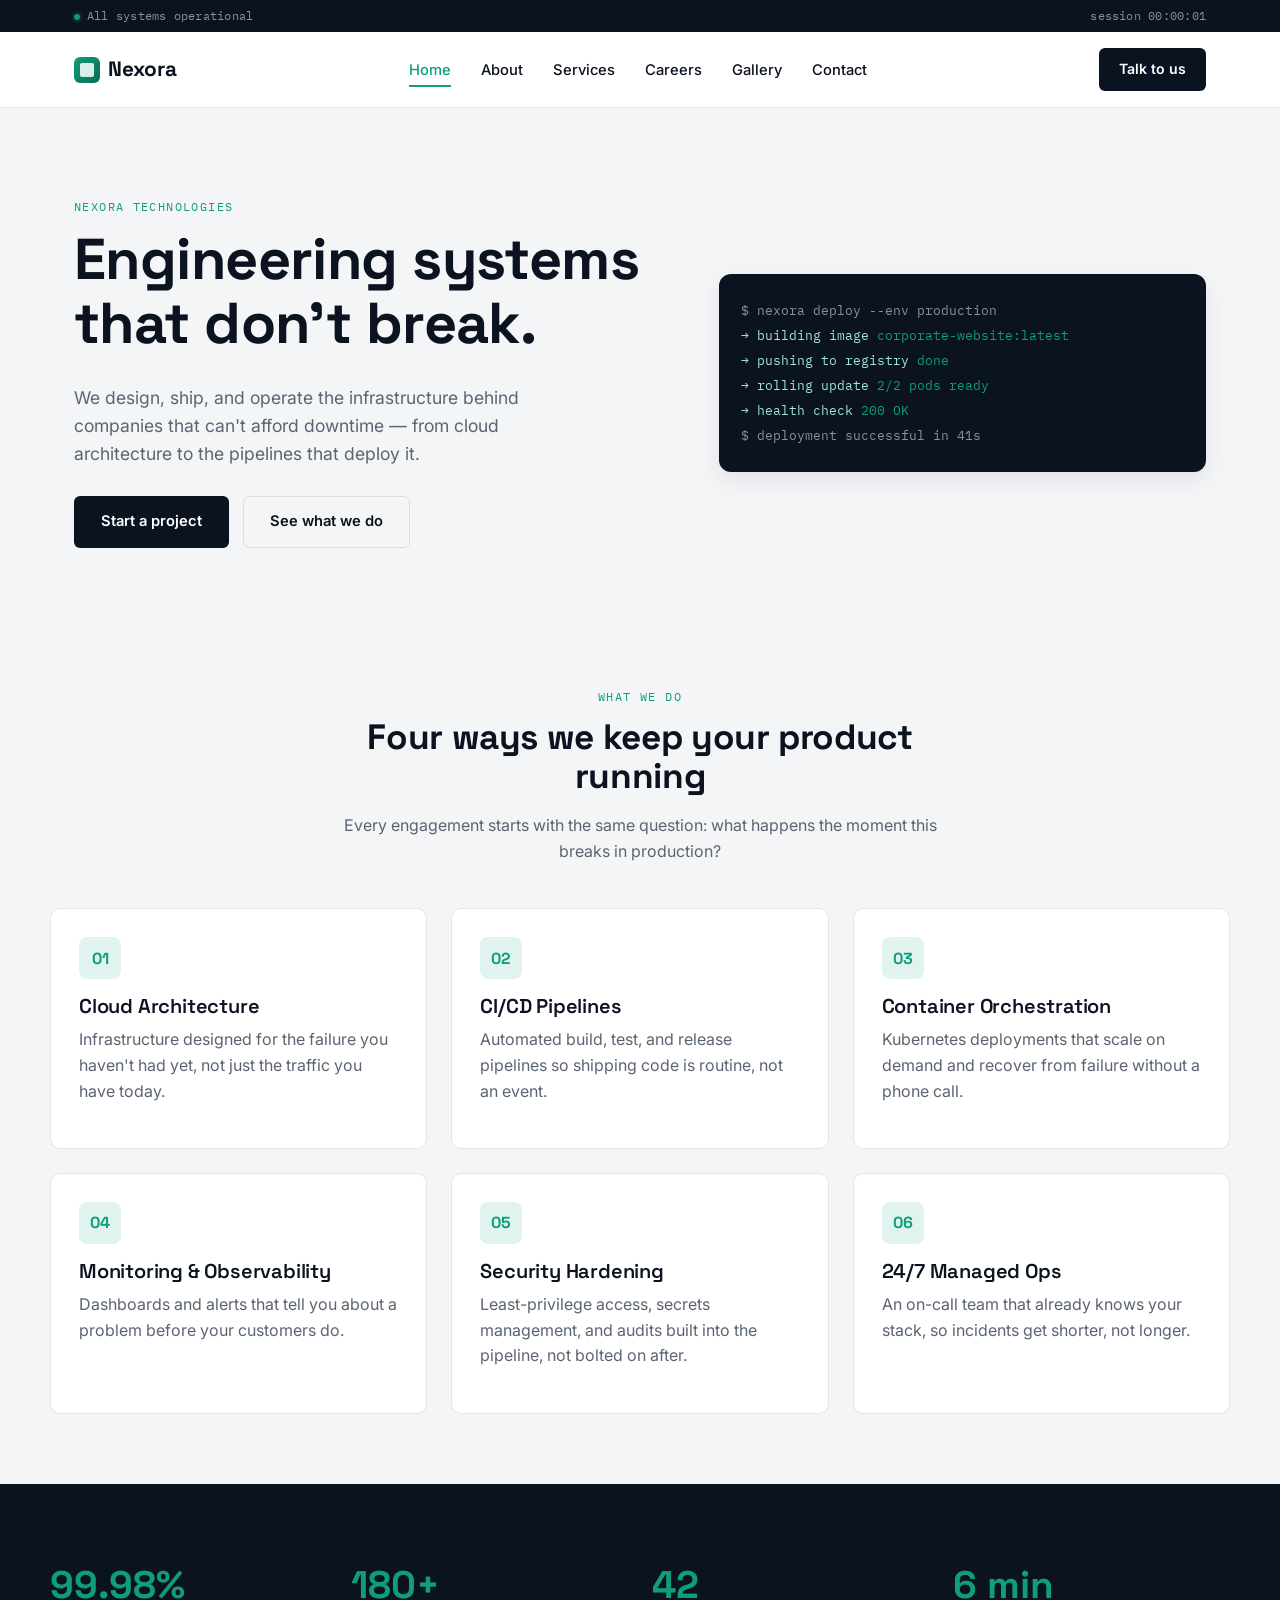
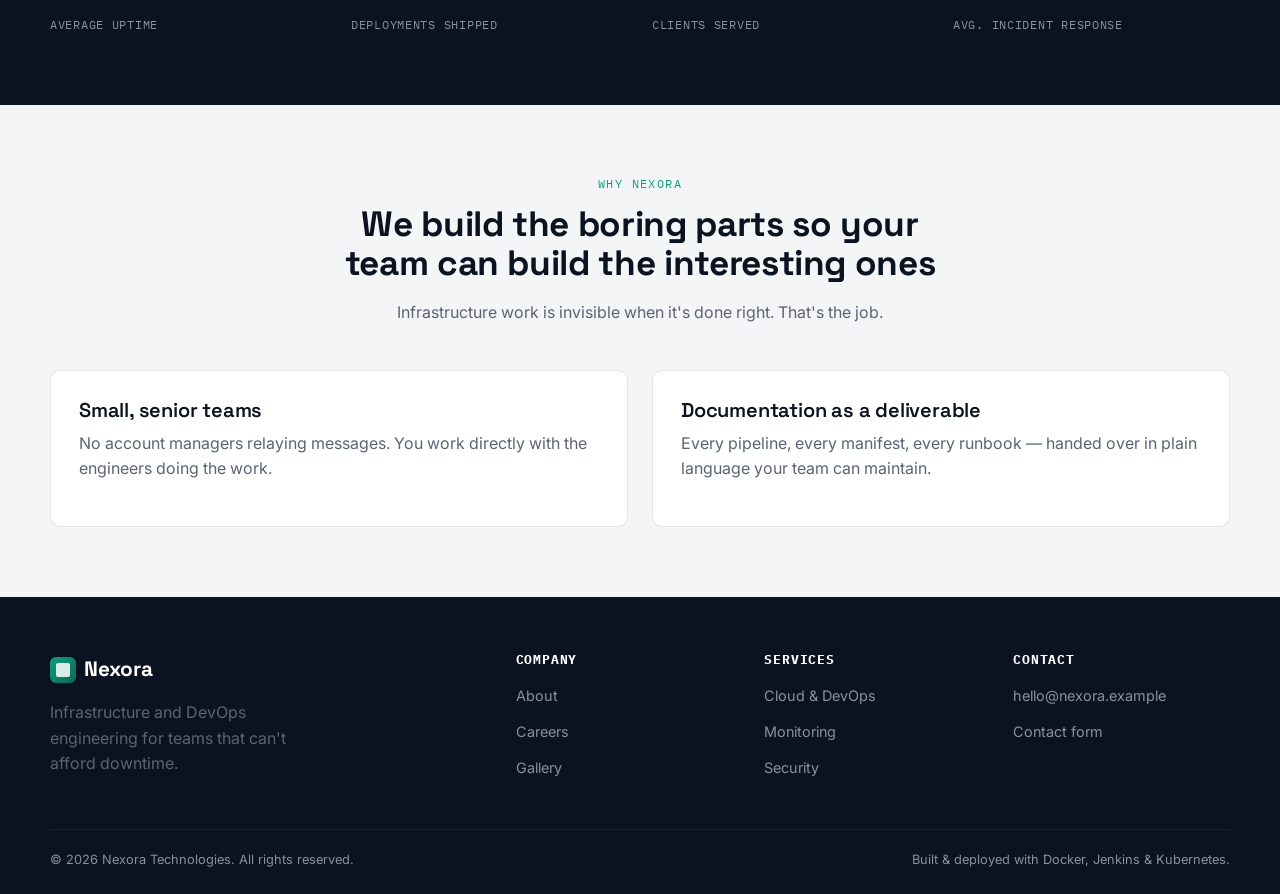
==== index.html @ f01a038a "Initial Corporate Website" ====
<!DOCTYPE html>
<html lang="en">
<head>
<meta charset="UTF-8">
<meta name="viewport" content="width=device-width, initial-scale=1.0">
<title>Nexora Technologies — Engineering systems that don't break</title>
<link rel="preconnect" href="https://fonts.googleapis.com">
<link href="https://fonts.googleapis.com/css2?family=Space+Grotesk:wght@500;700&family=Inter:wght@400;500;600&family=IBM+Plex+Mono:wght@400;500&display=swap" rel="stylesheet">
<link rel="stylesheet" href="css/style.css">
</head>
<body>

<div class="status-rail">
  <div class="container">
    <span><span class="status-dot"></span>All systems operational</span>
    <span id="uptime-clock">session 00:00:00</span>
  </div>
</div>

<header class="site-header">
  <nav class="navbar">
    <a href="index.html" class="logo"><span class="logo-mark"></span>Nexora</a>
    <ul class="nav-links">
      <li><a href="index.html">Home</a></li>
      <li><a href="about.html">About</a></li>
      <li><a href="services.html">Services</a></li>
      <li><a href="careers.html">Careers</a></li>
      <li><a href="gallery.html">Gallery</a></li>
      <li><a href="contact.html">Contact</a></li>
    </ul>
    <a href="contact.html" class="nav-cta">Talk to us</a>
    <button class="hamburger" aria-label="Menu"><span></span><span></span><span></span></button>
  </nav>
</header>

<section class="hero">
  <div>
    <span class="eyebrow">Nexora Technologies</span>
    <h1>Engineering systems that don't break.</h1>
    <p class="lead">We design, ship, and operate the infrastructure behind companies that can't afford downtime — from cloud architecture to the pipelines that deploy it.</p>
    <div class="hero-actions">
      <a href="contact.html" class="btn btn-primary">Start a project</a>
      <a href="services.html" class="btn btn-outline">See what we do</a>
    </div>
  </div>
  <div class="hero-visual">
    <div class="line dim">$ nexora deploy --env production</div>
    <div class="line">→ building image <span class="ok">corporate-website:latest</span></div>
    <div class="line">→ pushing to registry <span class="ok">done</span></div>
    <div class="line">→ rolling update <span class="ok">2/2 pods ready</span></div>
    <div class="line">→ health check <span class="ok">200 OK</span></div>
    <div class="line dim">$ deployment successful in 41s</div>
  </div>
</section>

<section>
  <div class="section-head">
    <span class="eyebrow">What we do</span>
    <h2>Four ways we keep your product running</h2>
    <p>Every engagement starts with the same question: what happens the moment this breaks in production?</p>
  </div>
  <div class="grid-3">
    <div class="card">
      <div class="icon">01</div>
      <h3>Cloud Architecture</h3>
      <p>Infrastructure designed for the failure you haven't had yet, not just the traffic you have today.</p>
    </div>
    <div class="card">
      <div class="icon">02</div>
      <h3>CI/CD Pipelines</h3>
      <p>Automated build, test, and release pipelines so shipping code is routine, not an event.</p>
    </div>
    <div class="card">
      <div class="icon">03</div>
      <h3>Container Orchestration</h3>
      <p>Kubernetes deployments that scale on demand and recover from failure without a phone call.</p>
    </div>
    <div class="card">
      <div class="icon">04</div>
      <h3>Monitoring &amp; Observability</h3>
      <p>Dashboards and alerts that tell you about a problem before your customers do.</p>
    </div>
    <div class="card">
      <div class="icon">05</div>
      <h3>Security Hardening</h3>
      <p>Least-privilege access, secrets management, and audits built into the pipeline, not bolted on after.</p>
    </div>
    <div class="card">
      <div class="icon">06</div>
      <h3>24/7 Managed Ops</h3>
      <p>An on-call team that already knows your stack, so incidents get shorter, not longer.</p>
    </div>
  </div>
</section>

<section class="band-dark">
  <div class="stats-row">
    <div class="stat"><div class="num">99.98%</div><div class="label">Average uptime</div></div>
    <div class="stat"><div class="num">180+</div><div class="label">Deployments shipped</div></div>
    <div class="stat"><div class="num">42</div><div class="label">Clients served</div></div>
    <div class="stat"><div class="num">6 min</div><div class="label">Avg. incident response</div></div>
  </div>
</section>

<section>
  <div class="section-head">
    <span class="eyebrow">Why Nexora</span>
    <h2>We build the boring parts so your team can build the interesting ones</h2>
    <p>Infrastructure work is invisible when it's done right. That's the job.</p>
  </div>
  <div class="grid-2">
    <div class="card">
      <h3>Small, senior teams</h3>
      <p>No account managers relaying messages. You work directly with the engineers doing the work.</p>
    </div>
    <div class="card">
      <h3>Documentation as a deliverable</h3>
      <p>Every pipeline, every manifest, every runbook — handed over in plain language your team can maintain.</p>
    </div>
  </div>
</section>

<footer class="site-footer">
  <div class="footer-grid">
    <div>
      <a href="index.html" class="logo" style="color:#fff;"><span class="logo-mark"></span>Nexora</a>
      <p style="margin-top:14px; max-width:280px;">Infrastructure and DevOps engineering for teams that can't afford downtime.</p>
    </div>
    <div>
      <h4>Company</h4>
      <ul>
        <li><a href="about.html">About</a></li>
        <li><a href="careers.html">Careers</a></li>
        <li><a href="gallery.html">Gallery</a></li>
      </ul>
    </div>
    <div>
      <h4>Services</h4>
      <ul>
        <li><a href="services.html">Cloud &amp; DevOps</a></li>
        <li><a href="services.html">Monitoring</a></li>
        <li><a href="services.html">Security</a></li>
      </ul>
    </div>
    <div>
      <h4>Contact</h4>
      <ul>
        <li><a href="mailto:hello@nexora.example">hello@nexora.example</a></li>
        <li><a href="contact.html">Contact form</a></li>
      </ul>
    </div>
  </div>
  <div class="footer-bottom">
    <span>© 2026 Nexora Technologies. All rights reserved.</span>
    <span>Built &amp; deployed with Docker, Jenkins &amp; Kubernetes.</span>
  </div>
</footer>

<script src="js/script.js"></script>
</body>
</html>
---- css/style.css ----
/* =========================================================
   NEXORA TECHNOLOGIES — Design Tokens
   Display: Space Grotesk | Body: Inter | Utility: IBM Plex Mono
   ========================================================= */

:root {
  --ink: #0b1220;
  --ink-soft: #131c2e;
  --paper: #f3f5f7;
  --paper-raised: #ffffff;
  --signal: #0f9d7c;
  --signal-soft: rgba(15, 157, 124, 0.12);
  --amber: #ff8a3d;
  --slate: #5b6472;
  --slate-light: #8991a0;
  --border: rgba(11, 18, 32, 0.1);
  --radius: 6px;
  --max-width: 1180px;
  --shadow-sm: 0 1px 2px rgba(11, 18, 32, 0.06);
  --shadow-md: 0 8px 24px rgba(11, 18, 32, 0.08);
}

* { box-sizing: border-box; }
html { scroll-behavior: smooth; }

body {
  margin: 0;
  font-family: 'Inter', -apple-system, sans-serif;
  color: var(--ink);
  background: var(--paper);
  line-height: 1.6;
  -webkit-font-smoothing: antialiased;
}

h1, h2, h3, h4 {
  font-family: 'Space Grotesk', 'Inter', sans-serif;
  margin: 0 0 0.5em 0;
  line-height: 1.1;
  letter-spacing: -0.01em;
}

h1 { font-size: clamp(2.2rem, 5vw, 3.6rem); font-weight: 700; }
h2 { font-size: clamp(1.6rem, 3vw, 2.2rem); font-weight: 700; }
h3 { font-size: 1.25rem; font-weight: 600; }

p { color: var(--slate); margin: 0 0 1em 0; }
a { color: inherit; text-decoration: none; }

.container {
  max-width: var(--max-width);
  margin: 0 auto;
  padding: 0 24px;
}

.eyebrow {
  font-family: 'IBM Plex Mono', monospace;
  font-size: 0.72rem;
  letter-spacing: 0.12em;
  text-transform: uppercase;
  color: var(--signal);
  display: block;
  margin-bottom: 12px;
}

/* ---------- Status rail (signature element) ---------- */
.status-rail {
  background: var(--ink);
  color: var(--slate-light);
  font-family: 'IBM Plex Mono', monospace;
  font-size: 0.72rem;
  letter-spacing: 0.02em;
}
.status-rail .container {
  display: flex;
  justify-content: space-between;
  align-items: center;
  padding: 7px 24px;
  flex-wrap: wrap;
  gap: 6px;
}
.status-dot {
  display: inline-block;
  width: 6px;
  height: 6px;
  border-radius: 50%;
  background: var(--signal);
  margin-right: 7px;
  box-shadow: 0 0 0 3px var(--signal-soft);
}
.status-rail a { color: var(--slate-light); }
.status-rail a:hover { color: #fff; }

/* ---------- Header / Nav ---------- */
header.site-header {
  background: var(--paper-raised);
  border-bottom: 1px solid var(--border);
  position: sticky;
  top: 0;
  z-index: 50;
}
nav.navbar {
  display: flex;
  align-items: center;
  justify-content: space-between;
  padding: 16px 24px;
  max-width: var(--max-width);
  margin: 0 auto;
}
.logo {
  font-family: 'Space Grotesk', sans-serif;
  font-weight: 700;
  font-size: 1.3rem;
  display: flex;
  align-items: center;
  gap: 8px;
}
.logo-mark {
  width: 26px;
  height: 26px;
  border-radius: 6px;
  background: linear-gradient(135deg, var(--signal), #0b6b53);
  display: inline-block;
  position: relative;
}
.logo-mark::after {
  content: "";
  position: absolute;
  inset: 6px;
  border-radius: 2px;
  background: rgba(255,255,255,0.85);
}
.nav-links {
  display: flex;
  gap: 30px;
  list-style: none;
  margin: 0;
  padding: 0;
}
.nav-links a {
  font-size: 0.92rem;
  font-weight: 500;
  color: var(--ink);
  position: relative;
  padding: 4px 0;
}
.nav-links a.active { color: var(--signal); }
.nav-links a::after {
  content: "";
  position: absolute;
  left: 0; bottom: -4px;
  width: 0; height: 2px;
  background: var(--signal);
  transition: width 0.2s ease;
}
.nav-links a:hover::after,
.nav-links a.active::after { width: 100%; }

.nav-cta {
  background: var(--ink);
  color: #fff;
  padding: 10px 20px;
  border-radius: var(--radius);
  font-size: 0.88rem;
  font-weight: 600;
  transition: background 0.2s ease;
}
.nav-cta:hover { background: var(--signal); }

.hamburger {
  display: none;
  flex-direction: column;
  gap: 4px;
  background: none;
  border: none;
  cursor: pointer;
  padding: 6px;
}
.hamburger span {
  width: 22px;
  height: 2px;
  background: var(--ink);
  display: block;
}

/* ---------- Hero ---------- */
.hero {
  padding: 90px 24px 70px;
  max-width: var(--max-width);
  margin: 0 auto;
  display: grid;
  grid-template-columns: 1.1fr 0.9fr;
  gap: 50px;
  align-items: center;
}
.hero p.lead {
  font-size: 1.1rem;
  max-width: 480px;
}
.hero-actions { display: flex; gap: 14px; margin-top: 28px; flex-wrap: wrap; }

.btn {
  display: inline-block;
  padding: 13px 26px;
  border-radius: var(--radius);
  font-weight: 600;
  font-size: 0.92rem;
  cursor: pointer;
  border: 1px solid transparent;
  transition: transform 0.15s ease, background 0.2s ease;
}
.btn-primary { background: var(--ink); color: #fff; }
.btn-primary:hover { background: var(--signal); transform: translateY(-1px); }
.btn-outline { background: transparent; color: var(--ink); border-color: var(--border); }
.btn-outline:hover { border-color: var(--ink); }

.hero-visual {
  background: var(--ink);
  border-radius: 12px;
  padding: 22px;
  font-family: 'IBM Plex Mono', monospace;
  font-size: 0.82rem;
  color: #9fe8d4;
  box-shadow: var(--shadow-md);
  overflow: hidden;
}
.hero-visual .line { margin: 4px 0; white-space: pre; }
.hero-visual .dim { color: var(--slate-light); }
.hero-visual .ok { color: var(--signal); }

/* ---------- Sections ---------- */
section { padding: 70px 24px; }
.section-head { max-width: 640px; margin: 0 auto 44px; text-align: center; }
.section-head.left { margin: 0 0 44px; text-align: left; }

.grid-3 {
  display: grid;
  grid-template-columns: repeat(3, 1fr);
  gap: 24px;
  max-width: var(--max-width);
  margin: 0 auto;
}
.grid-2 {
  display: grid;
  grid-template-columns: repeat(2, 1fr);
  gap: 24px;
  max-width: var(--max-width);
  margin: 0 auto;
}

.card {
  background: var(--paper-raised);
  border: 1px solid var(--border);
  border-radius: 10px;
  padding: 28px;
  transition: box-shadow 0.2s ease, transform 0.2s ease;
}
.card:hover { box-shadow: var(--shadow-md); transform: translateY(-2px); }
.card .icon {
  width: 42px; height: 42px;
  border-radius: 8px;
  background: var(--signal-soft);
  color: var(--signal);
  display: flex; align-items: center; justify-content: center;
  font-family: 'Space Grotesk', monospace;
  font-weight: 700;
  margin-bottom: 16px;
}

.band-dark {
  background: var(--ink);
  color: #fff;
}
.band-dark p { color: var(--slate-light); }
.band-dark h2 { color: #fff; }

.stats-row {
  display: flex;
  justify-content: space-between;
  max-width: var(--max-width);
  margin: 0 auto;
  flex-wrap: wrap;
  gap: 24px;
}
.stat { flex: 1; min-width: 140px; }
.stat .num {
  font-family: 'Space Grotesk', sans-serif;
  font-size: 2.4rem;
  font-weight: 700;
  color: var(--signal);
}
.stat .label {
  font-family: 'IBM Plex Mono', monospace;
  font-size: 0.75rem;
  color: var(--slate-light);
  text-transform: uppercase;
  letter-spacing: 0.06em;
}

table.data-table {
  width: 100%;
  border-collapse: collapse;
  font-size: 0.92rem;
}
table.data-table th, table.data-table td {
  text-align: left;
  padding: 12px 16px;
  border-bottom: 1px solid var(--border);
}
table.data-table th {
  font-family: 'IBM Plex Mono', monospace;
  font-size: 0.72rem;
  text-transform: uppercase;
  letter-spacing: 0.06em;
  color: var(--slate);
}

.tag {
  display: inline-block;
  font-family: 'IBM Plex Mono', monospace;
  font-size: 0.7rem;
  padding: 3px 10px;
  border-radius: 20px;
  background: var(--signal-soft);
  color: var(--signal);
  margin: 2px 4px 2px 0;
}

/* ---------- Forms ---------- */
form.contact-form {
  display: grid;
  gap: 16px;
  max-width: 560px;
}
.form-row { display: grid; grid-template-columns: 1fr 1fr; gap: 16px; }
label {
  font-family: 'IBM Plex Mono', monospace;
  font-size: 0.72rem;
  text-transform: uppercase;
  letter-spacing: 0.06em;
  color: var(--slate);
  display: block;
  margin-bottom: 6px;
}
input, select, textarea {
  width: 100%;
  padding: 12px 14px;
  border: 1px solid var(--border);
  border-radius: var(--radius);
  font-family: 'Inter', sans-serif;
  font-size: 0.95rem;
  background: var(--paper-raised);
}
input:focus, select:focus, textarea:focus {
  outline: 2px solid var(--signal);
  outline-offset: 1px;
}
#form-status {
  font-family: 'IBM Plex Mono', monospace;
  font-size: 0.85rem;
  padding: 10px 14px;
  border-radius: var(--radius);
  display: none;
}
#form-status.show { display: block; }
#form-status.ok { background: var(--signal-soft); color: var(--signal); }

/* ---------- Gallery ---------- */
.gallery-grid {
  display: grid;
  grid-template-columns: repeat(3, 1fr);
  gap: 18px;
  max-width: var(--max-width);
  margin: 0 auto;
}
.gallery-item {
  border-radius: 10px;
  overflow: hidden;
  position: relative;
  aspect-ratio: 4/3;
  cursor: pointer;
}
.gallery-item img { width: 100%; height: 100%; object-fit: cover; display: block; transition: transform 0.3s ease; }
.gallery-item:hover img { transform: scale(1.06); }
.gallery-caption {
  position: absolute;
  bottom: 0; left: 0; right: 0;
  padding: 14px;
  background: linear-gradient(to top, rgba(11,18,32,0.85), transparent);
  color: #fff;
  font-size: 0.85rem;
  font-family: 'IBM Plex Mono', monospace;
}

.lightbox {
  position: fixed;
  inset: 0;
  background: rgba(11,18,32,0.92);
  display: none;
  align-items: center;
  justify-content: center;
  z-index: 100;
  padding: 40px;
}
.lightbox.open { display: flex; }
.lightbox img { max-width: 90%; max-height: 85%; border-radius: 8px; }
.lightbox-close {
  position: absolute;
  top: 24px; right: 30px;
  color: #fff;
  font-size: 2rem;
  cursor: pointer;
  background: none;
  border: none;
}

/* ---------- Timeline (Careers) ---------- */
.job-list { max-width: var(--max-width); margin: 0 auto; display: grid; gap: 16px; }
.job-item {
  display: flex;
  justify-content: space-between;
  align-items: center;
  padding: 22px 26px;
  background: var(--paper-raised);
  border: 1px solid var(--border);
  border-radius: 10px;
  flex-wrap: wrap;
  gap: 10px;
}
.job-item .job-meta { font-size: 0.85rem; color: var(--slate-light); font-family: 'IBM Plex Mono', monospace; }

/* ---------- Footer ---------- */
footer.site-footer {
  background: var(--ink);
  color: var(--slate-light);
  padding: 56px 24px 24px;
}
.footer-grid {
  max-width: var(--max-width);
  margin: 0 auto;
  display: grid;
  grid-template-columns: 2fr 1fr 1fr 1fr;
  gap: 32px;
  padding-bottom: 36px;
  border-bottom: 1px solid rgba(255,255,255,0.08);
}
footer h4 {
  color: #fff;
  font-size: 0.82rem;
  text-transform: uppercase;
  letter-spacing: 0.06em;
  font-family: 'IBM Plex Mono', monospace;
  margin-bottom: 16px;
}
footer ul { list-style: none; padding: 0; margin: 0; display: grid; gap: 10px; }
footer a { color: var(--slate-light); font-size: 0.9rem; }
footer a:hover { color: #fff; }
.footer-bottom {
  max-width: var(--max-width);
  margin: 0 auto;
  padding-top: 20px;
  display: flex;
  justify-content: space-between;
  font-size: 0.8rem;
  flex-wrap: wrap;
  gap: 10px;
}

/* ---------- Responsive ---------- */
@media (max-width: 900px) {
  .hero { grid-template-columns: 1fr; padding-top: 50px; }
  .grid-3, .grid-2 { grid-template-columns: 1fr; }
  .footer-grid { grid-template-columns: 1fr 1fr; }
  .gallery-grid { grid-template-columns: repeat(2, 1fr); }
}
@media (max-width: 700px) {
  .nav-links, .nav-cta { display: none; }
  .hamburger { display: flex; }
  header.site-header.menu-open .nav-links {
    display: flex;
    flex-direction: column;
    position: absolute;
    top: 100%; left: 0; right: 0;
    background: var(--paper-raised);
    padding: 20px 24px;
    border-bottom: 1px solid var(--border);
    gap: 18px;
  }
  .form-row { grid-template-columns: 1fr; }
  .gallery-grid { grid-template-columns: 1fr; }
  .footer-grid { grid-template-columns: 1fr; }
  .stats-row { justify-content: flex-start; }
}
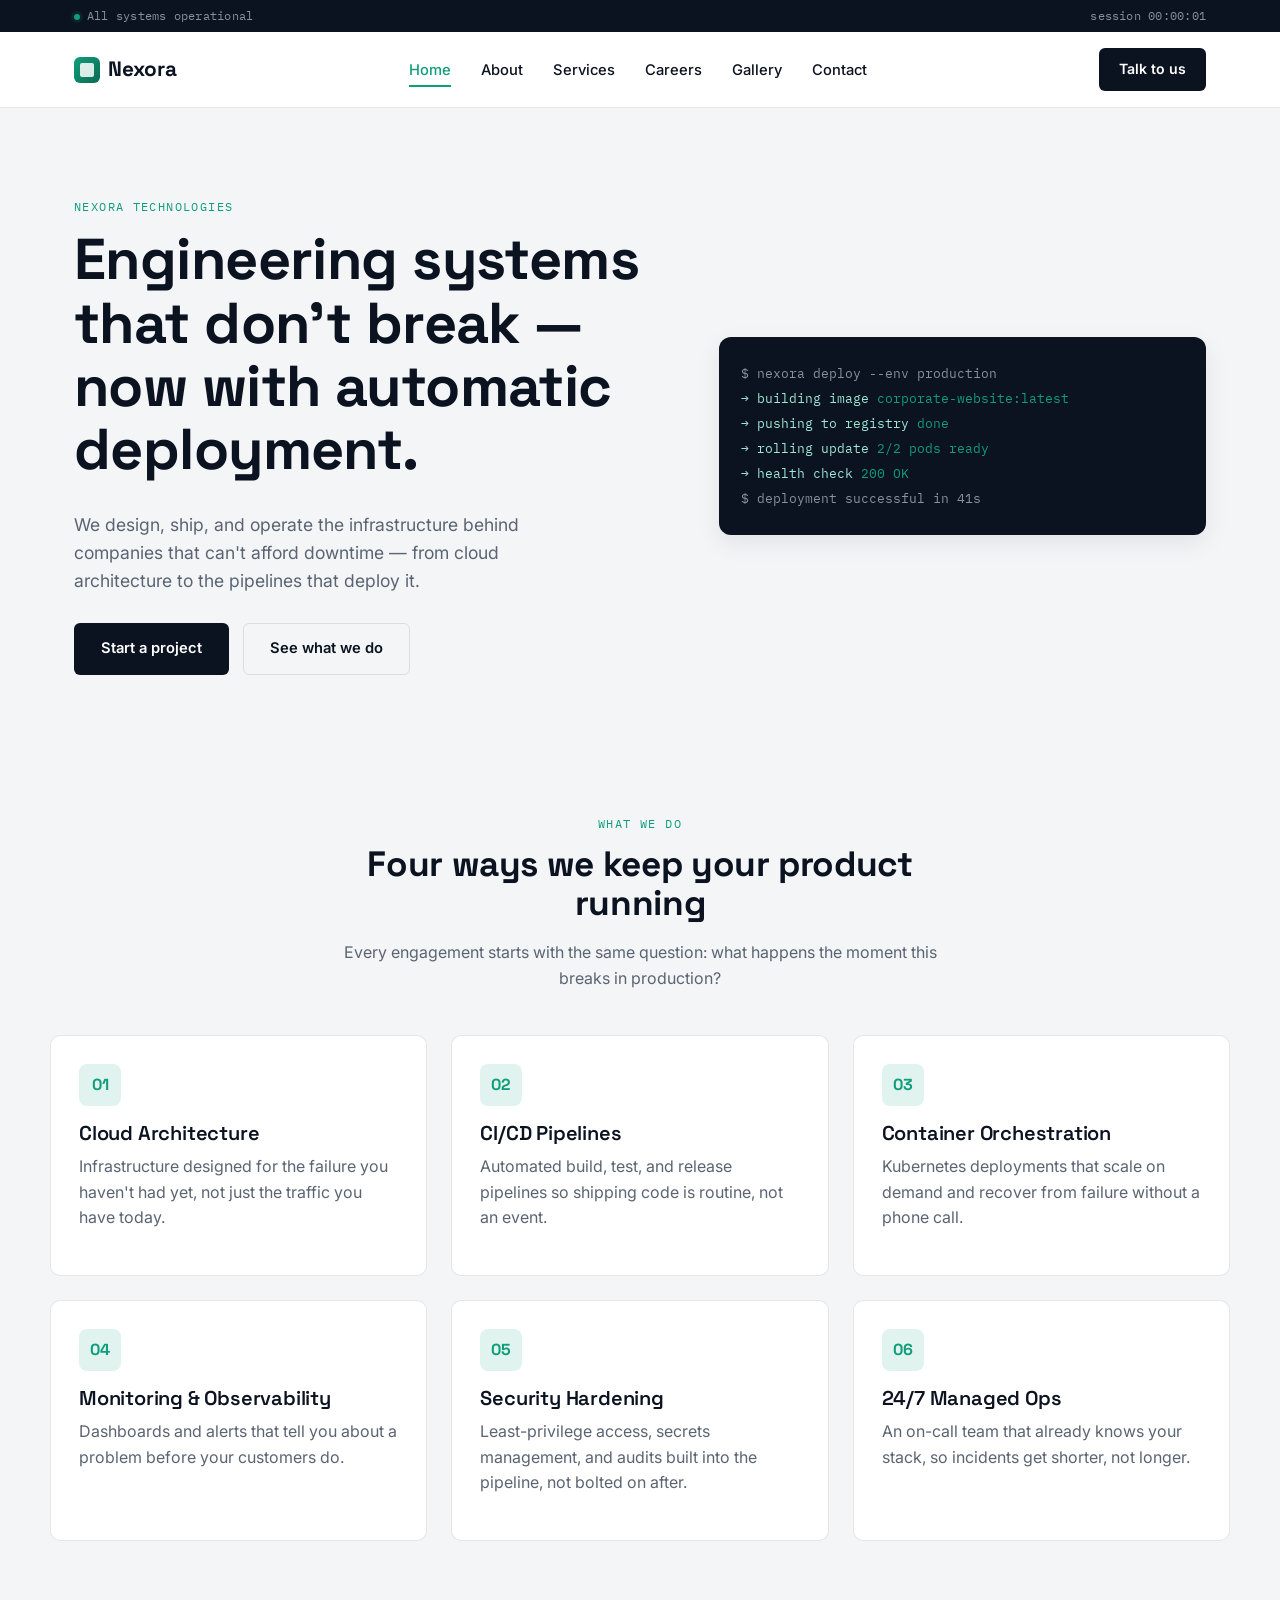
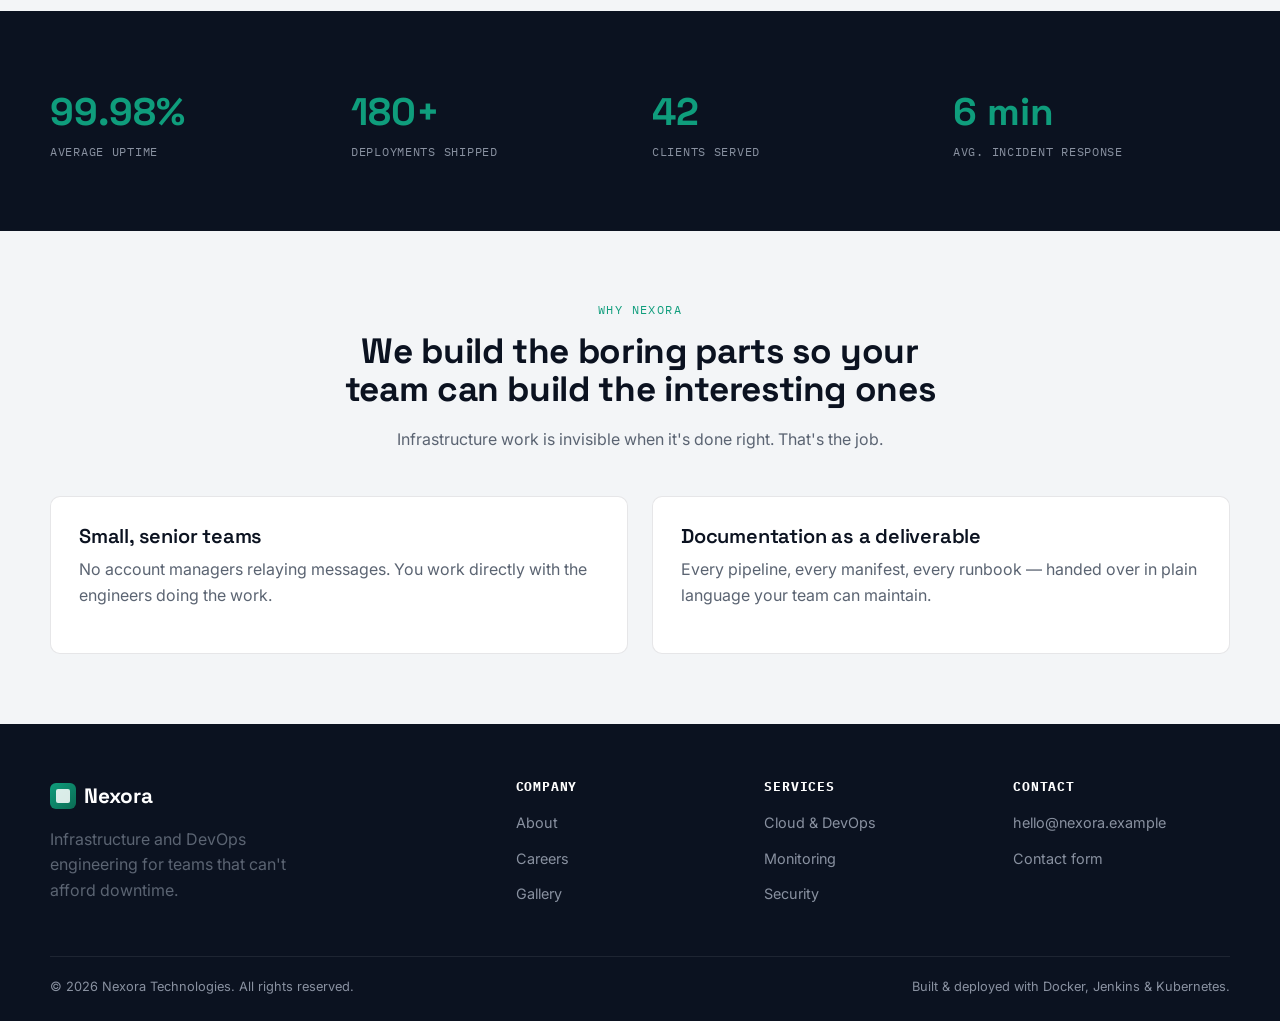
==== commit 069996a3: "Homepage updated" ====
--- a/index.html
+++ b/index.html
@@ -36,7 +36,7 @@
 <section class="hero">
   <div>
     <span class="eyebrow">Nexora Technologies</span>
-    <h1>Engineering systems that don't break.</h1>
+    <h1>Engineering systems that don't break — now with automatic deployment.</h1>
     <p class="lead">We design, ship, and operate the infrastructure behind companies that can't afford downtime — from cloud architecture to the pipelines that deploy it.</p>
     <div class="hero-actions">
       <a href="contact.html" class="btn btn-primary">Start a project</a>
